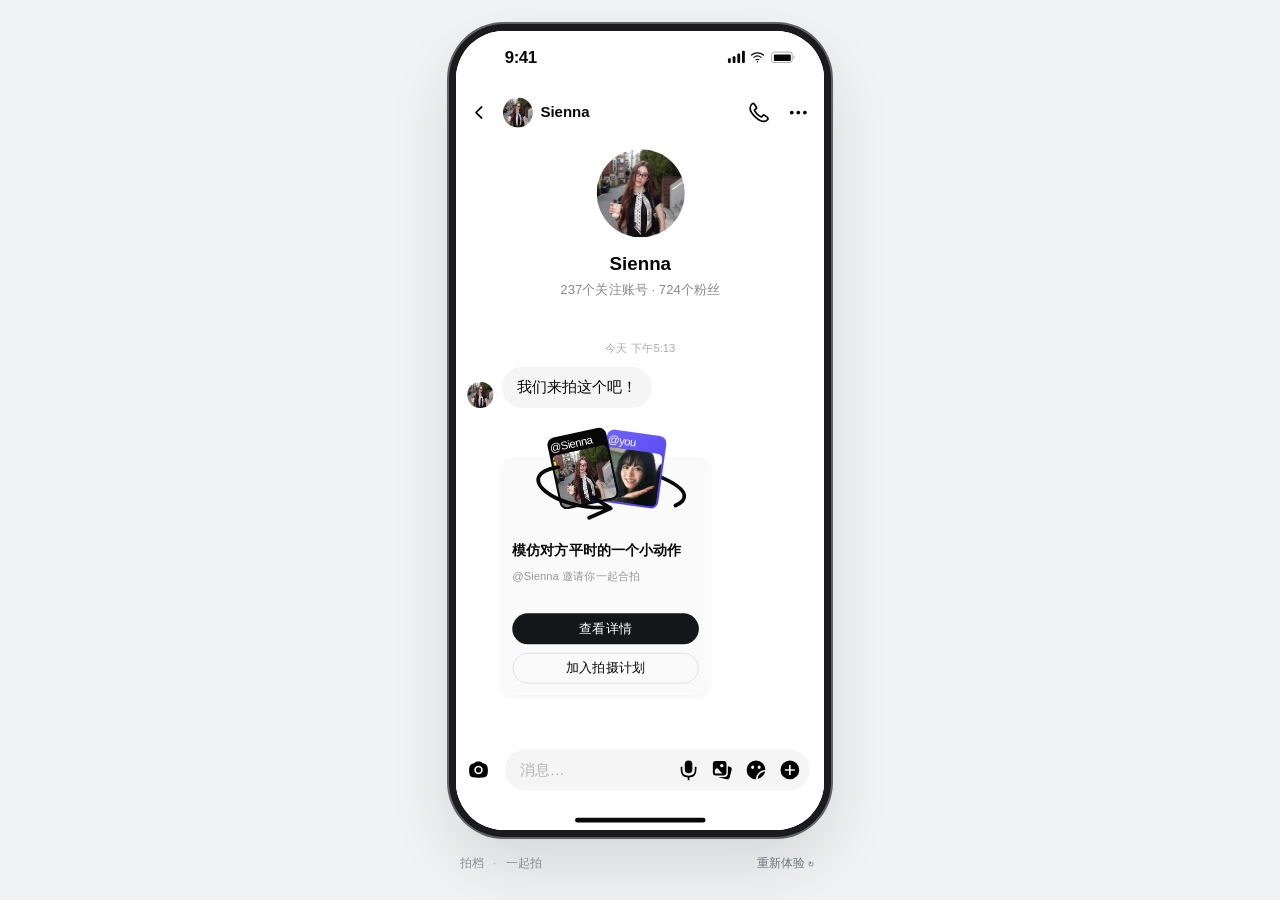
==== index.html @ 56c39fbb "Publish self-contained paidang demo" ====
<!doctype html>
<html lang="zh-CN">
<head>
  <meta charset="utf-8">
  <meta name="viewport" content="width=device-width, initial-scale=1, viewport-fit=cover">
  <meta name="theme-color" content="#f1f2f4">
  <meta name="description" content="拍档：邀请朋友、盲拍揭晓、一起成片的交互演示。">
  <title>拍档 · 一起拍</title>
  <style>*{box-sizing:border-box}html,body{margin:0;width:100%;height:100%;overscroll-behavior:none}body{font-family:-apple-system,BlinkMacSystemFont,"PingFang SC","Helvetica Neue","Microsoft YaHei",sans-serif;background:#f1f2f4;color:#080808;-webkit-font-smoothing:antialiased}button,input,textarea{font:inherit}button{border:0;background:none;color:inherit;padding:0;cursor:pointer;-webkit-tap-highlight-color:transparent}button:disabled{cursor:default}button:focus-visible{outline:2px solid #7566f7;outline-offset:3px}img{display:block;object-fit:cover;user-select:none;-webkit-user-drag:none}svg{display:block;flex-shrink:0}button:active:not(:disabled){opacity:.74}button,svg{-webkit-user-select:none;user-select:none}.stage{min-height:100%;display:flex;flex-direction:column;align-items:center;justify-content:center;padding:26px 0 18px;gap:19px}.device{position:relative;flex-shrink:0;overflow:hidden;border-radius:48px;box-shadow:0 0 0 7px #1b1b1e,0 0 0 9px #626266,0 28px 66px #15202b26;background:#fff}#screen{width:393px;height:852px;position:relative;transform-origin:top left;overflow:hidden;background:#fff;isolation:isolate;touch-action:pan-y}.desktop-footer{width:393px;display:flex;justify-content:space-between;align-items:center;color:#919297;font-size:12px;padding:0 4px}.desktop-footer button{font-size:12px;color:#777b82;padding:6px}.footer-dot{padding:0 6px;color:#b4b6bc}.page{position:absolute;inset:0;background:#fff;overflow:hidden}.page.dark{background:#000;color:white}.status{height:54px;position:absolute;left:0;top:0;width:100%;z-index:12;color:inherit;display:flex;align-items:center;padding:0 34px 0 52px;justify-content:space-between}.clock{font-size:18px;font-weight:600;letter-spacing:-.5px;margin-top:2px}.status-icons{display:flex;align-items:center;gap:5px;margin-top:2px}.signal{height:12px;display:flex;gap:2px;align-items:flex-end}.signal i{display:block;width:3px;background:currentColor;border-radius:1px}.signal i:nth-child(1){height:5px}.signal i:nth-child(2){height:7px}.signal i:nth-child(3){height:10px}.signal i:nth-child(4){height:13px}.battery{height:12px;width:23px;border:1px solid #a5a5a5;border-radius:3px;position:relative;padding:1.5px;margin-left:1px}.battery:after{content:"";position:absolute;right:-3px;top:3px;height:4px;width:1.5px;border-radius:1px;background:#aaa}.battery i{display:block;background:currentColor;height:100%;border-radius:1px}.home-indicator{position:absolute;left:127px;bottom:8px;width:139px;height:5px;border-radius:3px;background:currentColor;z-index:45;pointer-events:none}.nav{position:absolute;top:58px;left:0;width:100%;height:58px;display:flex;align-items:center;justify-content:center;z-index:10}.nav h1{margin:0;font-size:16px;font-weight:600}.icon-button{width:44px;height:44px;display:flex;align-items:center;justify-content:center}.nav>.back{position:absolute;left:3px}.icon{display:inline-block;width:24px;height:24px;object-fit:contain;vertical-align:middle}.dark .icon.black{filter:invert(1)}.avatar{border-radius:50%;object-fit:cover}.btn{height:49px;border-radius:25px;font-size:15px;font-weight:500;display:flex;align-items:center;justify-content:center;gap:6px;white-space:nowrap}.btn.primary{background:#ff2c54;color:#fff}.btn.light{background:#fff;color:#15161a}.btn.grey{background:#f1f1f3;color:#252529}.bottom-actions{position:absolute;left:12px;right:12px;bottom:34px;display:flex;gap:8px;z-index:11}.bottom-actions>.btn{flex:1;min-width:0}.muted{color:#999}.chat-nav{justify-content:flex-start;padding-left:50px}.chat-nav .avatar{width:32px;height:32px;margin-right:8px}.chat-nav .name{font-size:16px;font-weight:600}.chat-nav .call{position:absolute;right:48px}.chat-nav .more{position:absolute;right:6px}.profile{position:absolute;top:126px;left:0;width:100%;text-align:center}.profile .avatar{width:94px;height:94px;margin:auto}.profile h2{font-size:20px;line-height:25px;margin:16px 0 6px;font-weight:600}.profile p{font-size:14px;color:#888;margin:0}.chat-time{position:absolute;top:330px;left:0;right:0;text-align:center;font-size:12px;color:#aaa}.message-line{position:absolute;top:358px;left:12px;display:flex;align-items:center;gap:9px}.message-line .avatar{width:28px;height:28px;align-self:flex-end}.chat-bubble{height:44px;background:#f5f5f5;border-radius:23px;padding:11px 16px;font-size:16px;line-height:22px}.invite-card{position:absolute;left:48px;top:454px;width:223px;height:254px;background:#fafafa;border-radius:16px;box-shadow:0 3px 7px #0000000c;isolation:isolate}.invite-cover{position:absolute;left:20px;top:-40px;width:185px;height:119px}.mini-portrait{position:absolute;width:64px;height:78px;border-radius:8px;overflow:hidden;padding:3px 2px;background:#080808}.mini-portrait span{display:block;color:white;font-size:12px;line-height:16px;letter-spacing:-.5px}.mini-portrait img{width:60px;height:57px;border-radius:6px}.mini-portrait.sienna{left:32px;top:11px;transform:rotate(-12deg);z-index:2}.mini-portrait.you{left:91px;top:6px;transform:rotate(8deg);background:linear-gradient(135deg,#7163ff,#4c3ce5)}.cover-arrow{position:absolute;inset:0;width:185px;height:119px;overflow:visible}.cover-arrow.front{z-index:3}.invite-copy{position:absolute;top:88px;left:12px;right:12px}.invite-copy h3{font-size:15px;font-weight:600;line-height:24px;margin:0 0 7px;white-space:nowrap}.invite-copy p{font-size:12px;color:#999;margin:0}.card-view,.card-plan{position:absolute;left:12px;width:199px;height:33px;border-radius:17px;display:flex;align-items:center;justify-content:center;font-size:14px;font-weight:500}.card-view{top:167px;background:#15161a;color:white}.card-plan{top:209px;border:1px solid #e1e1e1;background:transparent}.composer{position:absolute;left:12px;right:16px;bottom:42px;height:44px;display:flex;gap:16px;align-items:center;background:#fff;z-index:11}.composer>.icon{width:24px;height:24px}.composer-field{flex:1;min-width:0;height:44px;border-radius:24px;background:#f5f5f5;display:flex;align-items:center;padding:0 9px 0 16px;gap:12px}.composer-placeholder{flex:1;color:#b4b4b4;font-size:16px}.composer-field .icon{width:24px;height:24px}.participants{position:absolute;top:133px;left:0;right:0;height:50px;display:flex;justify-content:center;gap:16px;z-index:3}.participant{border-radius:50%;width:50px;height:50px;display:flex;align-items:center;justify-content:center;opacity:.32}.participant.active{opacity:1}.participant img{width:46px;height:46px;border:1.5px solid #ddd;border-radius:50%}.dark .participant img{border-color:#555}.detail-carousel{position:absolute;left:0;right:0;top:196px;height:396px;touch-action:pan-y;overflow:hidden;cursor:grab}.detail-track{height:100%;display:flex;gap:16px;width:max-content;padding:0 48px;transition:transform .32s cubic-bezier(.2,.7,.25,1)}.detail-card{width:297px;height:396px;border-radius:24px;overflow:hidden;background:#f2f2f2;position:relative;flex-shrink:0;border:1px solid #ebebeb}.detail-card .poster{width:100%;height:100%;object-fit:cover}.detail-card.sealed{border:0;background:#403e3a}.detail-card.sealed .poster{filter:blur(20px) brightness(.68);transform:scale(1.18)}.seal-content,.empty-content{position:absolute;inset:0;display:flex;flex-direction:column;align-items:center;justify-content:center;gap:20px;color:#bfbfbf;font-size:14px;text-align:center}.seal-content{background:#00000015}.seal-content .icon{width:32px;height:32px;filter:brightness(0) invert(.7)}.empty-content{color:#999}.empty-content .icon{width:32px;height:32px;opacity:.5}.submitted{position:absolute;top:605px;left:0;width:100%;text-align:center;font-size:13px;line-height:20px;color:#b5b5b5}.topic{position:absolute;top:647px;left:16px;right:16px;margin:0;text-align:center;font-size:16px;line-height:24px;font-weight:500}.detail-cta{position:absolute;bottom:44px;left:99px;width:195px}.detail-ready .detail-cta{bottom:91px;left:12px;width:369px}.retake-link{position:absolute;bottom:45px;width:100%;text-align:center;color:#888;font-size:14px;height:26px}.detail-card .play-overlay{position:absolute;inset:0;display:flex;justify-content:center;align-items:center}.photo-video{width:100%;height:100%;object-fit:cover}.viewer-media{position:absolute;left:0;top:196px;width:393px;height:488px;overflow:hidden;touch-action:pan-y;cursor:grab}.viewer-track{display:flex;width:786px;height:488px;transition:transform .3s ease}.viewer-track>.media-pane{width:393px;height:488px;flex-shrink:0;overflow:hidden}.viewer-dots{position:absolute;top:739px;left:0;right:0;display:flex;gap:8px;justify-content:center}.viewer-dots button{width:5px;height:5px;background:#555;border-radius:50%;position:relative}.viewer-dots button:before{content:"";position:absolute;inset:-12px}.viewer-dots .active{background:white}.camera-top{position:absolute;top:68px;left:8px;right:12px;height:48px;display:flex;justify-content:center;align-items:center;z-index:10}.camera-top>.back{position:absolute;left:0}.music-pill{background:#1c1c1c;border-radius:24px;height:41px;padding:0 15px;display:flex;gap:5px;align-items:center;font-size:14px;font-weight:500}.music-pill .icon{width:18px;height:20px}.tools{position:absolute;right:15px;top:82px;z-index:9;display:flex;flex-direction:column;gap:25px;width:28px;align-items:center}.tools .tool{width:28px;height:28px;display:flex;align-items:center;justify-content:center}.tools .icon{width:24px;height:24px}.tools .divider{position:absolute;top:92px;width:22px;height:1px;background:#ffffff30}.camera-tabs{position:absolute;left:0;right:0;bottom:217px;display:flex;align-items:center;justify-content:center;gap:17px;font-size:13px;font-weight:500}.camera-tabs .selected{background:white;color:#000;padding:5px 10px;border-radius:18px}.record-button{position:absolute;left:154px;bottom:119px;width:85px;height:85px;border:3px solid white;border-radius:50%;display:grid;place-items:center}.record-button:before{content:"";width:71px;height:71px;border-radius:50%;background:#ff2c54}.filter-thumb{position:absolute;bottom:136px;width:54px;height:54px;border-radius:50%;overflow:hidden}.filter-thumb.one{left:251px}.filter-thumb.two{left:320px}.camera-bottom{position:absolute;left:14px;right:24px;bottom:48px;display:flex;align-items:center;justify-content:space-between;font-size:14px}.camera-bottom .gallery{width:36px;height:36px;border:2px solid #ddd;border-radius:8px;overflow:hidden}.camera-bottom .ai{font-size:14px;color:#888;display:flex;align-items:center;gap:4px}.camera-bottom em{font-style:italic;color:#9e84f5;font-weight:700}.camera-bottom>span:not(.ai){color:#aaa}.camera-bottom .selected{color:#fff}.recording .record-button{background:#999;border:0;width:96px;height:96px;left:148px;bottom:118px}.recording .record-button:before{width:65px;height:65px}.record-ring{position:absolute;inset:0;transform:rotate(-90deg);width:96px;height:96px}.record-ring circle{fill:none;stroke:#ff2c54;stroke-width:5;stroke-dasharray:283;stroke-linecap:round;transition:stroke-dashoffset .4s linear}.record-time{position:absolute;left:0;right:0;bottom:244px;text-align:center;font-size:15px;font-weight:600;font-variant-numeric:tabular-nums}.record-gallery{position:absolute;bottom:140px;left:52px;width:53px;height:53px;border-radius:3px;overflow:hidden}.record-check{position:absolute;right:27px;bottom:143px;width:40px;height:40px;display:grid;place-items:center;background:#ff2c54;border-radius:50%}.record-delete{position:absolute;left:264px;bottom:145px;width:32px;height:36px;display:grid;place-items:center}.record-delete:disabled{opacity:.35}.split-preview{position:absolute;left:0;top:54px;width:393px;height:703px;overflow:hidden}.split-preview .split-half{height:50%;overflow:hidden}.split-preview .photo-video{object-position:50% 46%}.combined .tools{top:76px;gap:24px;right:15px}.combined .camera-top{top:65px}.combined .music-pill{background:#0009;height:41px;padding:0 12px}.combined .music-pill .icon:last-child{margin-left:10px}.story-avatar{height:30px;width:30px;border-radius:50%;border:2px solid #38c5df;padding:2px;margin-left:-8px}.story-avatar img{width:100%;height:100%;border-radius:50%}.publish .nav{justify-content:flex-start}.publish-input{position:absolute;left:18px;top:116px;width:225px;height:154px;border:0;resize:none;outline:0;background:transparent;font-size:14px;color:#333;line-height:24px;padding:0}.publish-input::placeholder{color:#aaa}.publish-cover{position:absolute;left:266px;top:108px;width:108px;height:160px;border-radius:8px;overflow:hidden}.publish-cover .split-preview,.request-video .split-preview{top:0;left:0;width:100%;height:100%;position:absolute}.publish-cover .cover-label{position:absolute;top:8px;left:8px;font-size:11px;color:#fff;text-shadow:0 1px 2px #000}.publish-cover .edit-cover{position:absolute;bottom:0;width:100%;height:34px;background:#0007;color:#fff;text-align:center;font-size:12px;line-height:34px}.publish-tags{position:absolute;left:18px;top:291px;display:flex;gap:8px}.tag{padding:7px 9px;border-radius:4px;font-size:14px;background:#f3f3f3;font-weight:500}.publish-options{position:absolute;left:18px;right:18px;top:349px}.option{position:relative;display:flex;align-items:center;gap:8px;min-height:51px;font-size:16px}.option .icon{width:20px;height:20px}.option>.chevron{margin-left:auto;color:#b8b8b8}.location-tags{display:flex;gap:7px;margin:0 -18px 16px 0;overflow:hidden;white-space:nowrap}.location-tags span{background:#f3f3f3;font-size:12px;line-height:27px;padding:0 6px;border-radius:3px}.option .info{font-size:10px;color:#aaa;border:1px solid #aaa;border-radius:50%;height:11px;width:11px;display:grid;place-items:center;margin-left:-4px}.option .trailing{margin-left:auto;color:#aaa;font-size:14px}.publish .bottom-actions{bottom:34px;left:11px;right:12px}.publish .bottom-actions .btn{height:47px}.request-chat .chat-scroll{position:absolute;top:118px;left:0;right:0;bottom:100px;overflow-y:auto;scrollbar-width:none}.request-chat .chat-scroll::-webkit-scrollbar{display:none}.request-chat .invite-card{top:-50px}.request-chat .chat-time{top:251px}.request-video{position:absolute;right:13px;top:275px;width:157px;height:210px;border-radius:18px;overflow:hidden;background:#222}.request-video>.play-overlay{position:absolute;inset:0;z-index:1;color:#fff;background:rgba(0,0,0,0.2);display:flex;justify-content:center;align-items:center;pointer-events:none}.request-publish{position:absolute;right:13px;top:494px;width:143px;height:36px;background:#f1f1f3;color:#aaa;border-radius:20px;font-size:16px;font-weight:500}.request-publish.approved{background:#ff2c54;color:#fff}.plans{background:#f3f3f5}.plans .nav{top:58px}.plans .nav h1{font-size:20px}.plans-tabs{position:absolute;top:132px;left:16px;right:16px;display:flex;gap:23px;align-items:center;font-size:15px;font-weight:500}.plans-tabs span{padding:11px 17px}.plans-tabs .active{background:white;border-radius:25px}.plan-list{position:absolute;left:16px;right:16px;top:196px;display:flex;flex-direction:column;gap:14px}.plan-row{height:112px;display:flex;align-items:center;background:white;border-radius:14px;padding:13px 12px;gap:11px}.plan-cover{width:68px;height:74px;flex-shrink:0;border-radius:10px;object-fit:cover}.plan-copy{min-width:0;flex:1}.plan-copy h2{font-size:15px;font-weight:500;line-height:21px;margin:0 0 7px}.plan-copy p{font-size:12px;line-height:19px;color:#999;margin:0}.plan-button{flex-shrink:0;width:70px;height:31px;background:#ff2c54;color:white;font-size:12px;border-radius:5px}.plan-button:disabled{background:#ff2c54;color:#fff}.sheet-shade{position:absolute;inset:0;background:#0009;z-index:30}.sheet{position:absolute;left:0;bottom:0;width:100%;z-index:31;border-radius:24px 24px 0 0;animation:sheet-up .28s cubic-bezier(.2,.7,.2,1)}@keyframes sheet-up{from{transform:translateY(100%)}to{transform:translateY(0)}}.processing-sheet{height:260px;background:#fff;color:#080808;display:flex;align-items:center;flex-direction:column;padding-top:66px}.processing-cover{width:70px;height:70px;position:relative;border-radius:12px;overflow:hidden}.processing-cover img{width:100%;height:100%;filter:brightness(.55)}.processing-ring{position:absolute;inset:8px;transform:rotate(-90deg)}.processing-ring circle{fill:none;stroke-width:3.5;stroke:#fff;stroke-dasharray:157;stroke-linecap:round}.progress-number{position:absolute;inset:0;display:grid;place-items:center;color:#fff;font-size:16px;font-weight:600}.processing-sheet h2{font-size:20px;margin:15px 0 5px}.processing-sheet p{font-size:16px;color:#666;margin:0}.templates-sheet{height:260px;background:#202020;color:white;padding-top:16px}.templates-heading{height:37px;display:flex;align-items:center;justify-content:center;font-size:18px;font-weight:600}.templates-heading .icon-button{position:absolute;right:7px;top:8px}.templates-heading .none{position:absolute;left:17px;top:16px}.templates-list{display:flex;gap:11px;overflow-x:auto;scrollbar-width:none;padding:14px 16px 0}.template-item{width:70px;flex-shrink:0;text-align:center;font-size:13px;overflow:hidden}.template-item img{width:70px;height:90px;border-radius:12px}.template-item.selected img{border:2px solid white;padding:2px}.template-item span{display:block;white-space:nowrap;margin-top:7px}.templates-sheet .bottom-actions{left:12px;right:12px;bottom:37px}.templates-sheet .btn{height:44px;font-size:17px}.confirm-shade{position:absolute;inset:0;background:#0008;z-index:35;display:grid;place-items:center}.confirm-box{width:285px;background:white;border-radius:16px;color:#111;text-align:center;overflow:hidden;box-shadow:0 12px 42px #0002}.confirm-box h2{font-size:18px;font-weight:600;margin:24px 15px 12px}.confirm-box p{font-size:14px;color:#777;line-height:22px;margin:0 24px 24px}.confirm-actions{display:flex;border-top:1px solid #eee}.confirm-actions button{width:50%;height:50px;font-size:16px;font-weight:500}.confirm-actions button+button{border-left:1px solid #eee;color:#ff2c54}.toast{position:absolute;left:50%;top:50%;transform:translate(-50%,-50%);background:#000b;color:#fff;padding:12px 18px;border-radius:8px;z-index:50;font-size:14px;white-space:nowrap}.feed .status{height:61px}.feed-media{position:absolute;left:0;top:61px;right:0;bottom:81px;overflow:hidden}.feed-media .split-preview{position:absolute;inset:0;width:100%;height:100%}.feed-media:after{content:"";position:absolute;inset:65% 0 0;background:linear-gradient(transparent,#0005)}.feed-search{position:absolute;left:47px;right:16px;top:65px;height:35px;border:1px solid #ffffffe0;border-radius:10px;display:flex;align-items:center;padding:0 11px;gap:8px;color:#eee;font-size:16px;font-weight:500;z-index:10}.feed-search .icon{width:18px;height:18px}.feed-search .search-label{flex:1}.feed-search .search-word{border-left:1px solid #ffffff22;padding-left:12px}.feed>.feed-back{position:absolute;top:62px;left:1px;z-index:11}.feed-actions{position:absolute;right:9px;bottom:132px;width:42px;display:flex;flex-direction:column;align-items:center;gap:19px;z-index:10}.feed-action{display:flex;flex-direction:column;align-items:center;gap:2px;color:#fff;font-size:12px;text-shadow:0 1px 3px #0006}.feed-action>svg{width:32px;height:32px;filter:drop-shadow(0 1px 1px #0003)}.feed-author-avatar{width:43px;height:43px;border-radius:50%;margin-bottom:12px}.feed-disc{width:39px;height:39px;border-radius:50%;margin-top:2px;border:6px solid #252525}.feed-author{position:absolute;left:13px;bottom:130px;right:70px;z-index:11;font-size:16px;font-weight:500;line-height:24px}.feed-author .feed-time{font-size:12px;color:#ddd;font-weight:400;margin-left:8px}.feed-caption{font-size:13px;font-weight:400;margin-top:6px}.feed-promotion{position:absolute;left:0;right:0;bottom:81px;height:38px;background:#ffffff33;z-index:11;display:flex;align-items:center;padding:0 13px;gap:6px;font-size:14px;font-weight:500}.feed-promotion>.chevron{margin-left:auto}.feed-bottom{position:absolute;left:0;right:0;bottom:16px;height:65px;display:flex;align-items:center;padding:0 13px 0 18px;color:#888;font-size:15px;gap:7px}.feed-bottom .privacy{margin-left:auto;background:#292929;color:#fff;border-radius:24px;padding:11px 15px;font-size:15px;font-weight:500}.feed .home-indicator{background:#fff}.feed-page .icon.black{filter:invert(1)}.screen-reader-only{position:absolute;width:1px;height:1px;overflow:hidden;clip-path:inset(50%)}
.participants{top:131px;display:block}.participant{position:absolute;top:4px;width:42px;height:42px;opacity:.5}.participant:nth-child(1){left:115px}.participant:nth-child(2){left:237px}.participant img{width:42px;height:42px;border:0}.participant.active{left:172px;top:0;width:50px;height:50px}.participant.active img{width:50px;height:50px;border:2px solid #0003}.dark .participant.active img{border-color:#fff3}.mini-portrait{transform-origin:0 0}.mini-portrait.you{left:93.67px;top:10px}.mini-portrait.sienna{left:28px;top:21.3px}.mini-portrait img{object-fit:fill}.split-preview .split-half:first-child .photo-video{object-position:center top}.split-preview .split-half:last-child .photo-video{object-position:center center}.dark .music-pill .icon{filter:invert(1)}.publish .option .icon[src*="edit-share"]{filter:invert(1)}
.dark .music-pill .icon{filter:none}.combined .music-pill{min-width:188px;justify-content:center}.tools.edit-tools{top:74px;right:9px;height:488px;display:block}.edit-tools .tool{position:absolute;left:0}.edit-tools .tool:nth-child(1){top:0}.edit-tools .tool:nth-child(2){top:50px}.edit-tools .tool:nth-child(3){top:113px}.edit-tools .tool:nth-child(4){top:163px}.edit-tools .tool:nth-child(5){top:214px}.edit-tools .tool:nth-child(6){top:264px}.edit-tools .tool:nth-child(7){top:314px}.edit-tools .tool:nth-child(8){top:364px}.edit-tools .tool:nth-child(9){top:414px}.edit-tools .tool:nth-child(10){top:460px}.camera-tool-icon{width:32px;height:32px;object-fit:contain}.tools.camera-tools{top:79px;right:12px;width:32px;height:345px;display:block}.camera-tools .tool{position:absolute;left:0;width:32px;height:32px}.camera-tools .tool:nth-child(1){top:0}.camera-tools .tool:nth-child(2){top:51px}.camera-tools .tool:nth-child(3){top:115px}.camera-tools .tool:nth-child(4){top:166px}.camera-tools .tool:nth-child(5){top:216px}.camera-tools .tool:nth-child(6){top:266px}.camera-tools .tool:nth-child(7){top:312px}.camera-tools .divider{top:98px;left:6px;width:20px}.plan-copy h2{text-wrap:balance}.seal-content{transform:translateY(-14px)}
.publish-cover{top:114px}.publish-cover .split-preview{top:-6px;height:193.19px}.publish-options{top:347px}.location-tags{margin-bottom:14px}.tag{line-height:17px}.publish:after{content:"";position:absolute;left:0;right:0;top:339px;height:1px;background:#f6f6f6}.template-preview{position:absolute;left:0;right:0;top:157px;bottom:0}.template-preview .photo-video{object-position:50% 30%}.templates .camera-top{top:72px}.templates .music-pill{font-size:18px;height:43px;padding:0 14px;gap:7px}.templates .music-pill svg:last-child{margin-left:8px;padding-left:7px;width:26px;border-left:1px solid #fff3}.templates-sheet .template-item{font-size:13px}.templates-sheet .bottom-actions{bottom:37px}.templates-sheet .btn{font-size:17px}
@media(max-width:600px){body{background:#fff}.stage{padding:0;gap:0;height:100%;min-height:0;justify-content:center}.device{border-radius:0;box-shadow:none}.desktop-footer{display:none}body.dark-mobile{background:#000}}
@media(prefers-reduced-motion:reduce){*,*:before,*:after{animation-duration:.01ms!important;transition-duration:.01ms!important}}

/* Preserve carousel nodes so motion and media playback stay continuous. */
.detail-track,.viewer-track{transition:transform .38s cubic-bezier(.22,.68,.2,1);will-change:transform}
.participant{transition:opacity .24s ease}
.viewer-dots button{transition:background-color .24s ease,opacity .24s ease}
.detail-carousel:active,.viewer-media:active{cursor:grabbing}
@media(prefers-reduced-motion:reduce){.detail-track,.viewer-track,.participant,.viewer-dots button{transition:none}}

/* Fixed video preview uses the existing camera chrome. */
.camera-preview{position:absolute;inset:54px 0 95px;background:#000;overflow:hidden}
.camera-preview:after{content:"";position:absolute;inset:0;background:linear-gradient(#0004,transparent 30%,transparent 62%,#0008);pointer-events:none}
.record-time,.record-button,.record-gallery,.record-delete,.record-check,.camera-tabs,.filter-thumb,.camera-bottom{z-index:2}
.media-pane{position:relative}
.media-retry{position:absolute;left:50%;top:50%;transform:translate(-50%,-50%);z-index:5;background:#000b;color:#fff;border-radius:24px;padding:12px 20px;white-space:nowrap}

.split-half{position:relative}

/* Auto-edit is one full frame at a time, with a short visual dissolve. */
.sequence-preview{position:absolute;left:0;top:54px;width:393px;height:703px;overflow:hidden;background:#000}
.sequence-clip{position:absolute;inset:0;opacity:0;pointer-events:none;transition:opacity .2s ease}
.sequence-clip.active{opacity:1;pointer-events:auto;z-index:1}
.sequence-preview.template-preview{top:157px;bottom:0;height:auto}
.publish-cover .sequence-preview,.request-video .sequence-preview{inset:0;width:100%;height:100%}
.feed-media .sequence-preview{inset:0;width:100%;height:100%}
@media(prefers-reduced-motion:reduce){.sequence-clip{transition:none}}

/* Clipping must not scroll the scaled phone when a control receives focus. */
.device{overflow:clip}
</style>
</head>
<body>
  <main class="stage">
    <div class="device" id="device"><div id="screen" role="region" aria-label="拍档手机演示"></div></div>
    <footer class="desktop-footer"><span>拍档 <span class="footer-dot">·</span> 一起拍</span><button id="restart">重新体验 <span aria-hidden="true">↻</span></button></footer>
  </main>
  <script>window.PADANG_ASSETS={"assets/avatar-sienna.jpg": "[data-uri]", "assets/filter-preview.jpg": "[data-uri]", "assets/sealed-source.png": "[data-uri]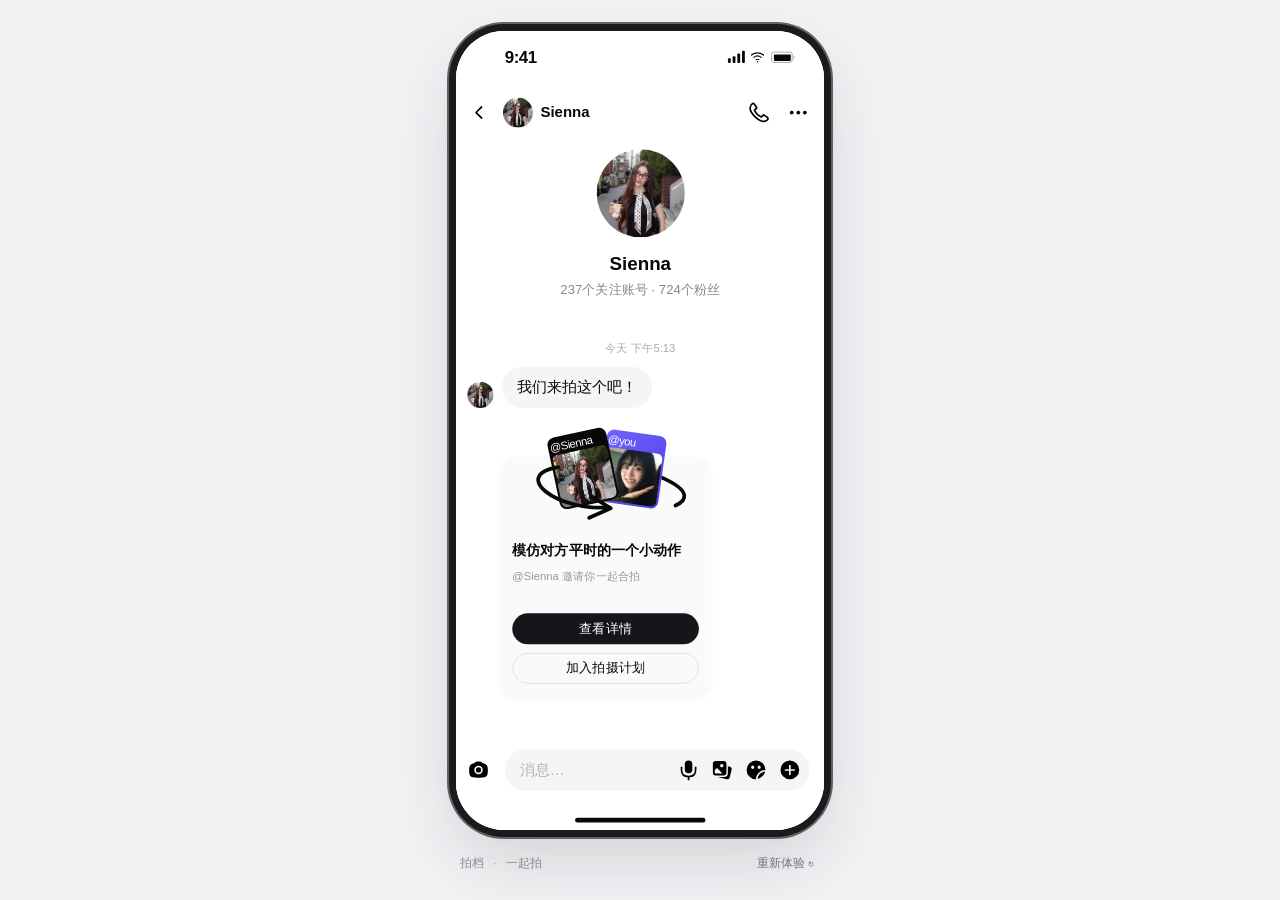
